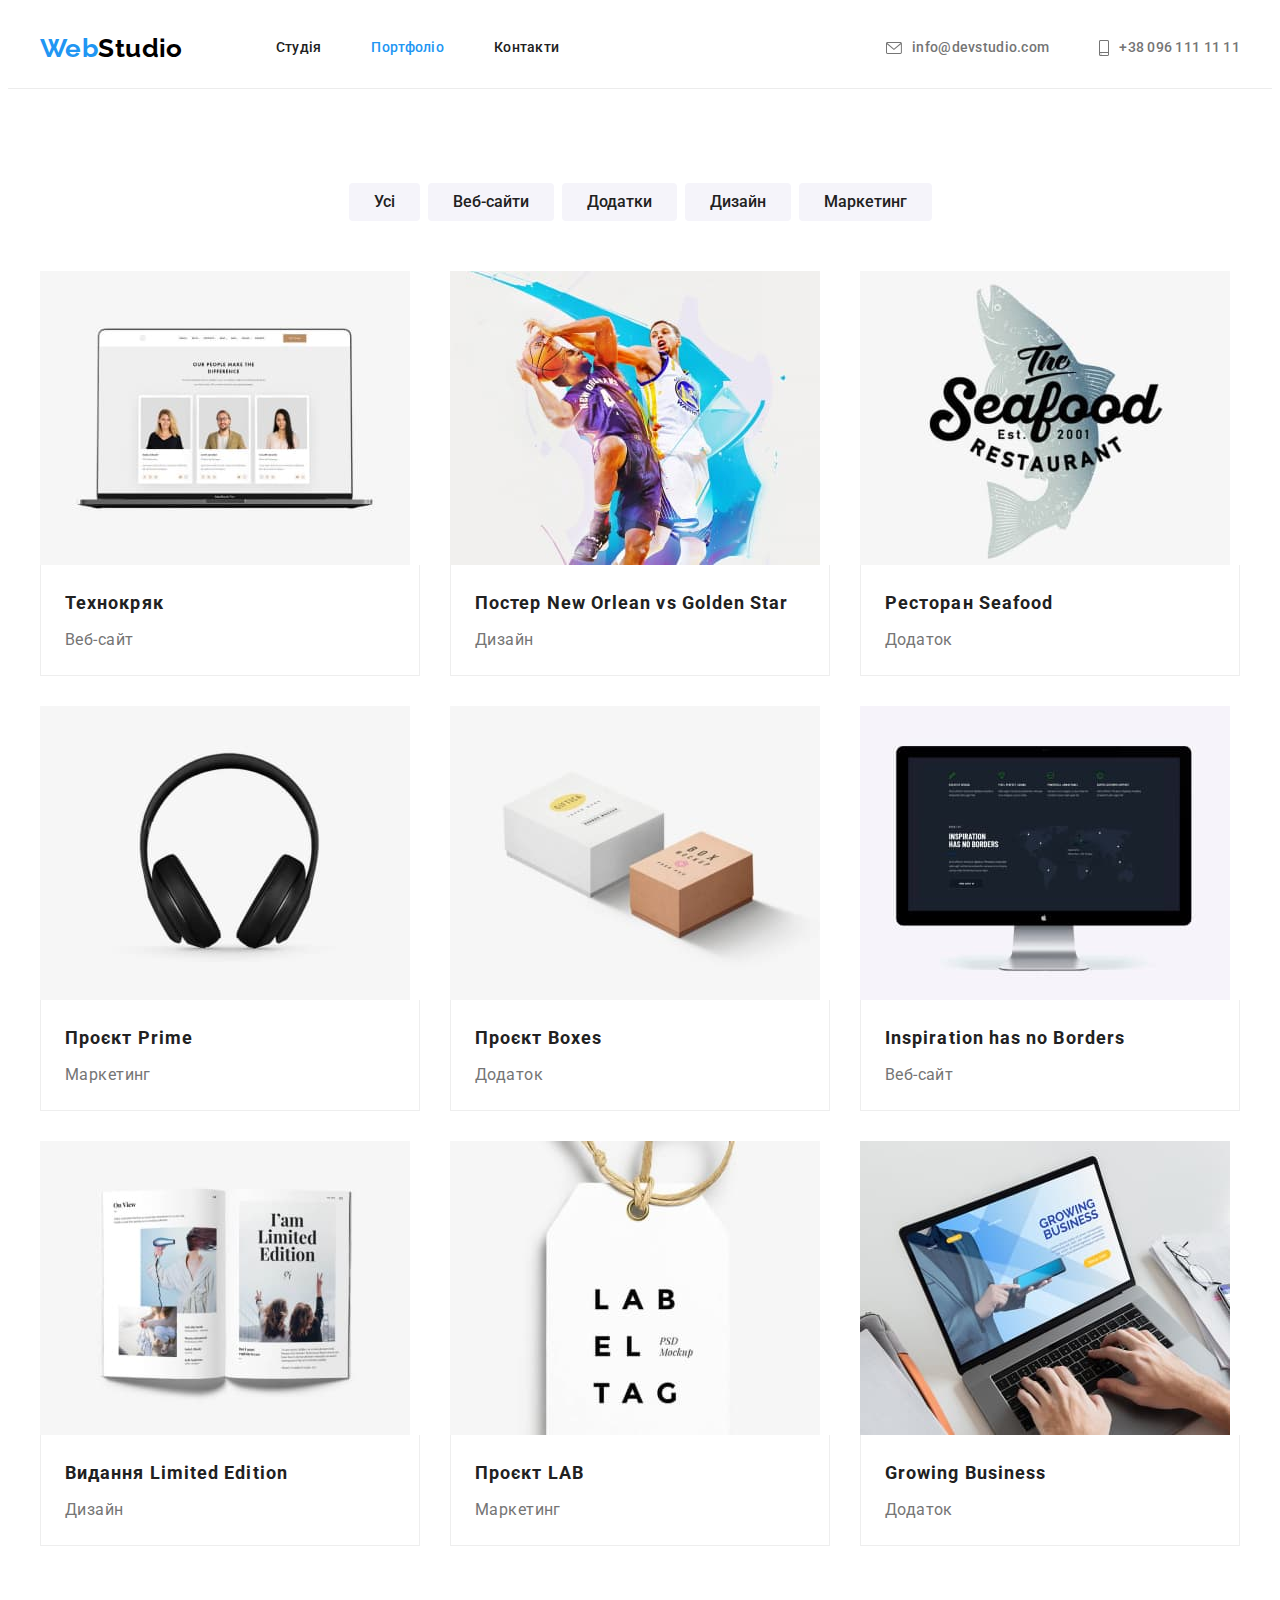
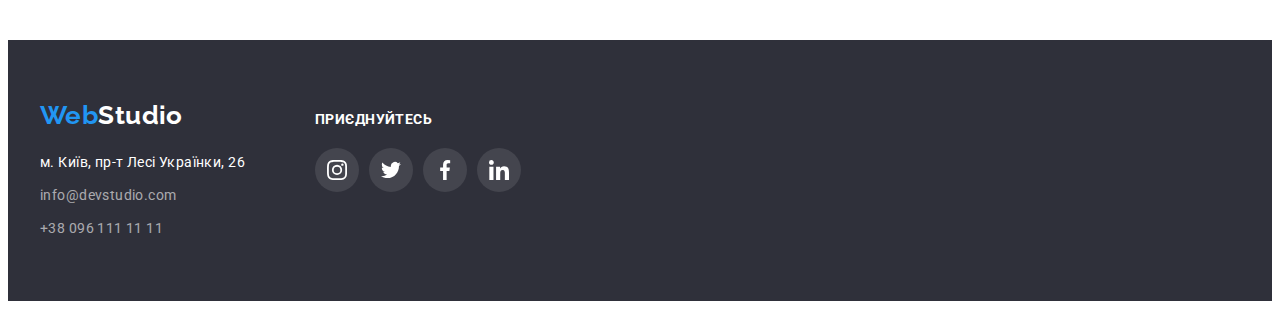
==== portfolio.html @ c3228a9e "hw4" ====
<!DOCTYPE html>
<html lang="uk">

<head>
    <meta charset="UTF-8">
    <meta http-equiv="X-UA-Compatible" content="IE=edge">
    <meta name="viewport" content="width=device-width, initial-scale=1.0">
    <title>Портфоліо</title>
    <link href="https://fonts.googleapis.com/css2?family=Raleway:wght@700&family=Roboto:wght@400;500;700;900&display=swap"
        rel="stylesheet">
    <link rel="stylesheet" href="https://cdnjs.cloudflare.com/ajax/libs/modern-normalize/1.1.0/modern-normalize.min.css"
        integrity="sha512-wpPYUAdjBVSE4KJnH1VR1HeZfpl1ub8YT/NKx4PuQ5NmX2tKuGu6U/JRp5y+Y8XG2tV+wKQpNHVUX03MfMFn9Q=="
        crossorigin="anonymous" referrerpolicy="no-referrer" />
    <link rel="stylesheet" href="./css/styles.css">
</head>

<body>

    <header>
        <div class="container logo-flex">
            <nav class="site-nav">
                <a href="./index.html" class="logo">
                    <span class="logo accent">Web</span>Studio
                </a>
                <ul class="nav-list style-list">
                    <li class="item"><a href="./index.html" class="list">Студія</a></li>
                    <li class="item"><a href="./portfolio.html" class="list current">Портфоліо</a></li>
                    <li class="item"><a href="" class="list">Контакти</a></li>
                </ul>
            </nav>
            <div class="contacts-flex">
                <ul class="header-contacts style-list">
                    <li class="item">
                        <a href="mailto:info@devstudio.com" class="list link-contacts"><svg width="16" height="12"
                                class="svg-contacts mail">
                                <use href="./images/sprite.svg#email"></use>
                            </svg>info@devstudio.com</a>
    
                    </li>
                    <li class="item">
                        <a href="tel:+380961111111" class="list link-contacts"><svg width="10" height="16"
                                class="svg-contacts tel">
                                <use href="./images/sprite.svg#smartphone"></use>
                            </svg>+38 096 111 11 11</a>
                    </li>
                </ul>
            </div>
        </div>
    </header>

    <main>
        <section class="section">
            <div class="container">
                <h1 class="visually-hidden">Портфоліо</h1>
                <ul class="filter-list style-list">
                    <li><button type="button" class="btn-list">Усі</button></li>
                    <li><button type="button" class="btn-list">Веб-сайти</button></li>
                    <li><button type="button" class="btn-list">Додатки</button></li>
                    <li><button type="button" class="btn-list">Дизайн</button></li>
                    <li><button type="button" class="btn-list btn-no-margin">Маркетинг</button></li>
                </ul>
                
                <ul class="projects style-list">
                    <li class="projects-card shadow">
                        <img src="./images/project1.jpg" alt="Ноутбук на екрані якого веб-сайт" width="370" class="img-space-no">
                        <div class="border-card">
                            <h2 class="project-title">Технокряк</h2>
                            <p class="type-project">Веб-сайт</p>
                        </div>
                    </li>
                    <li class="projects-card shadow">
                        <img src="./images/project2.jpg" alt="Два волейболіста з мячем" width="370" class="img-space-no">
                        <div class="border-card">
                            <h2 class="project-title">Постер New Orlean vs Golden Star</h2>
                            <p class="type-project">Дизайн</p>
                        </div>
                    </li>
                    <li class="projects-card shadow">
                        <img src="./images/project3.jpg" alt="Логотип ресторану в вигляді риби" width="370" class="img-space-no">
                        <div class="border-card">
                            <h2 class="project-title">Ресторан Seafood</h2>
                            <p class="type-project">Додаток</p>
                        </div>
                    </li>
                    <li class="projects-card shadow">
                        <img src="./images/project4.jpg" alt="Наушники" width="370" class="img-space-no">
                        <div class="border-card">
                            <h2 class="project-title">Проєкт Prime</h2>
                            <p class="type-project">Маркетинг</p>
                        </div>
                    </li>
                    <li class="projects-card shadow">
                        <img src="./images/project5.jpg" alt="Дві коробки" width="370" class="img-space-no">
                        <div class="border-card">
                            <h2 class="project-title">Проєкт Boxes</h2>
                            <p class="type-project">Додаток</p>
                        </div>
                    </li>
                    <li class="projects-card shadow">
                        <img src="./images/project6.jpg" alt="Комп'ютер Apple" width="370" class="img-space-no">
                        <div class="border-card">
                            <h2 lang="en" class="project-title">Inspiration has no Borders</h2>
                            <p class="type-project">Веб-сайт</p>
                        </div>
                    </li>
                    <li class="projects-card shadow">
                        <img src="./images/project7.jpg" alt="Розгорнутий журнал" width="370" class="img-space-no">
                        <div class="border-card">
                            <h2 class="project-title">Видання Limited Edition</h2>
                            <p class="type-project">Дизайн</p>
                        </div>
                    </li>
                    <li class="projects-card shadow">
                        <img src="./images/project8.jpg" alt="Етикетка з написом LAB EL TAG" width="370" class="img-space-no">
                        <div class="border-card">
                            <h2 class="project-title">Проєкт LAB</h2>
                            <p class="type-project">Маркетинг</p>
                        </div>
                    </li>
                    <li class="projects-card shadow">
                        <img src="./images/project9.jpg" alt="Людина працює за ноутбуком" width="370" class="img-space-no"> 
                        <div class="border-card">
                            <h2 lang="en" class="project-title">Growing Business</h2>
                            <p class="type-project">Додаток</p>
                        </div>
                    </li>
                </ul>
            </div>
        </section>
    </main>

    <footer class="footer">
        <div class="container cont-footer">
            <div class="footer-colum1">
                <a href="./index.html" class="logo footer">
                    <span class="logo accent">Web</span>Studio
                </a>
                <address>
                    <ul class="footer-list style-list">
                        <li class="footer-item"><a href="https://goo.gl/maps/CPtrU1FHBa2aNyZL9" target="_blank"
                                rel="noopener noreferrer nofollow" class="footer-map">м. Київ, пр-т Лесі Українки, 26</a>
                        </li>
                        <li class="footer-item"><a href="mailto:info@devstudio.com"
                                class="footer-mail">info@devstudio.com</a></li>
                        <li class="footer-item"><a href="tel:+380961111111" class="footer-tel">+38 096 111 11 11</a></li>
                    </ul>
                </address>
            </div>
            <div class="footer-colum2">
                <p class="footer-link-title">Приєднуйтесь</p>
                <ul class="social-net-flex style-list">
                    <li class="item">
                        <a href="#" class="link-social-net link-sn-footer">
                            <svg class="svg-social-net net-footer">
                                <use href="./images/sprite.svg#instagram"></use>
                            </svg>
                        </a>
                    </li>
                    <li class="item">
                        <a href="#" class="link-social-net link-sn-footer">
                            <svg class="svg-social-net net-footer">
                                <use href="./images/sprite.svg#twitter"></use>
                            </svg>
                        </a>
                    </li>
                    <li class="item">
                        <a href="#" class="link-social-net link-sn-footer">
                            <svg class="svg-social-net net-footer">
                                <use href="./images/sprite.svg#facebook"></use>
                            </svg>
                        </a>
                    </li>
                    <li class="item">
                        <a href="#" class="link-social-net link-sn-footer">
                            <svg class="svg-social-net net-footer">
                                <use href="./images/sprite.svg#linkedin"></use>
                            </svg>
                        </a>
                    </li>
                </ul>
            </div>
        </div>
    </footer>


</body>

</html>
---- css/styles.css ----
:root {
--primary-text-color: #757575;
--secondary-text-color: #212121;
--accent-color: #2196F3;
--primary-white-color: #FFFFFF;
--secondary-bgrc: #2F303A;
--third-bgr: #F5F4FA;
--border-header-color: #ECECEC;
--border-card-color: #EEEEEE;
--bgc-hero: #C4C4C4;
--btn-hero-active: #188CE8;
--link-color: #AFB1B8;
}


body {
    background-color: var(--primary-white-color);
    color: var(--primary-text-color);
    font-family: 'Roboto', sans-serif;
    font-size: 14px;
    letter-spacing: 0.03em;
}


.container {
    width: 1200px;
    padding-left: 15px;
    padding-right: 15px;
    margin: 0 auto;
}

.section {
    padding-top: 94px;
    padding-bottom: 94px;
}

.style-list {
    list-style-type: none;
    margin-top: 0;
    margin-bottom: 0;
    padding-left: 0;
}

.img-space-no {
    display: block;
}

/* Header */

header {
    border-bottom: 1px solid;
    border-bottom-color: var(--border-header-color);
}

.logo-flex,
.site-nav,
.nav-list,
.header-contacts {
    display: flex;
    align-items: center;
}


.logo {
    color: #000;
    text-decoration: none;
    font-family: 'Raleway';
    font-weight: 700;
    font-size: 26px;
    line-height: 1.19;
}

.logo.accent {
    color: var(--accent-color);
}

.nav-list {
    margin-left: 93px;
}

.nav-list .item + .item,
.header-contacts .item + .item {
    margin-left: 50px;
}

.nav-list .list {
    display: inline-block;
    padding-top: 32px;
    padding-bottom: 32px;

    color: var(--secondary-text-color);
    text-decoration: none;
    font-weight: 500;
    line-height: 1.14;
    letter-spacing: 0.02em;
}

.list.current {
    color: var(--accent-color);
}

.contacts-flex {
    margin-left: auto;
}

.header-contacts .list {
    padding-top: 32px;
    padding-bottom: 32px;
    display: flex;

    color: var(--primary-text-color);
    text-decoration: none;
    font-weight: 500;
    line-height: 1.14;
    letter-spacing: 0.02em;
    text-align: center
}

.svg-contacts {
    fill: currentColor;
    margin-right: 10px;
}

.link-contacts {
    display: flex;
    align-items: center;
}

.nav-list .list:hover,
.nav-list .list:focus,
.header-contacts .list:hover,
.header-contacts .list:focus {
    color: var(--accent-color);
}


/* Hero */
.overlay {
    height: 600px;
    max-width: 1600px;
    margin-left: auto;
    margin-right: auto;
    background-image: linear-gradient(
        to right,
        rgba(47, 48, 58, 0.4),
        rgba(47, 48, 58, 0.4)), 
        url(../images/herobg.jpg);
    background-size: cover;
    background-position: center;
    padding-top: 200px;
    padding-bottom: 200px;
    background-color: var(--bgc-hero);
}

.hero {
    text-align: center;
}


.hero-title {
    margin: 0 auto 30px auto;

    color: var(--primary-white-color);
    font-weight: 900;
    font-size: 44px;
    line-height: 1.36;
    letter-spacing: 0.06em;
    text-transform: uppercase;
    max-width: 696px;
}

.btn-hero {
    cursor: pointer;
    color: var(--primary-white-color);
    background-color: var(--accent-color);
    font-weight: 700;
    font-size: 16px;
    line-height: 1.88;
    letter-spacing: 0.06em;
    font-family: 'Roboto';
    border-radius: 4px;
    border: none;
    box-shadow: 0px 4px 4px rgba(0, 0, 0, 0.15);
    padding: 10px 32px;
}

.btn-hero:active {
    background-color: var(--btn-hero-active);
}

/* Benefits  and do (title)*/ 

.visually-hidden {
    position: absolute;
    white-space: nowrap;
    width: 1px;
    height: 1px;
    overflow: hidden;
    border: 0;
    padding: 0;
    clip: rect(0 0 0 0);
    clip-path: inset(50%);
    margin: -1px;
}

.benefits-list {
    display: flex;
}

.benefit-card {
    width: calc((100% - 90px)/4);
}

.benefit-card:not(:last-of-type) {
    margin-right: 30px;
}

.benefit-img {
    background-color: var(--third-bgr);
    border-radius: 4px;
    display: flex;
    align-items: center;
    justify-content: center;
    height: 120px;
}

.benefit-svg {
    display: block;
}

.benefits-list .title {
    margin-top: 30px;
    margin-bottom: 10px;

    color: var(--secondary-text-color);
    font-weight: 700;
    font-size: 14px;
    line-height: 1.14;
    text-transform: uppercase;
}

.benefits-descr {
    margin-top: 0;
    margin-bottom: 0;

    line-height: 1.71;
}

.section.padding-no {
    padding-bottom: 0;
}
/* What we do */

.work-list {
    display: flex;
    justify-content: space-between;
}

.work-title,
.team-title,
.clients-title {
    margin-top: 0;
    margin-bottom: 50px;
    text-align: center;

    color: var(--secondary-text-color);
    font-weight: 700;
    font-size: 36px;
    line-height: 1.17;
}


/* Team */
.team {
    background-color: var(--third-bgr);
}

.team-list {
    display: flex;
}

.team-card {
    text-align: center;
    width: 270px;

    box-shadow: 0px 1px 3px rgba(0, 0, 0, 0.12), 0px 1px 1px rgba(0, 0, 0, 0.14), 0px 2px 1px rgba(0, 0, 0, 0.2);
    border-radius: 0px 0px 4px 4px;
    background-color: var(--primary-white-color);
    
}

.team-card:not(:last-of-type) {
    margin-right: 30px;
}

.team-box {
    padding-top: 30px;
    padding-bottom: 30px;
}

.member-name {
    margin-bottom: 10px;
    margin-top: 0;

    color: var(--secondary-text-color);
    font-weight: 500;
    font-size: 16px;
    line-height: 1.19;
}

.member-descr {
    margin-top: 0;
    margin-bottom: 16px;
    
    font-size: 16px;
    line-height: 1.19;
}

/* Social-links */

.link-social-net {
    display: flex;
    height: 44px;
    width: 44px;
    border-radius: 50%;
    align-items: center;
    justify-content: center;
    color: var(--link-color);
}


.svg-social-net.net-footer {
    fill: var(--primary-white-color);
}

.social-net-flex,
.social-net-flex .item {
    display: flex;
}

.team-box > .social-net-flex {
    justify-content: center;
}

.social-net-flex > .item + .item {
    margin-left: 10px;
}

.link-social-net.link-sn-footer {
    background-color: rgba(255, 255, 255, 0.1);
}

.svg-social-net {
    width: 20px;
    height: 20px;
    fill: currentColor;
}

.item .link-social-net:hover,
.item .link-social-net:focus {
    background-color: var(--accent-color);
    color: var(--primary-white-color);
}


/* Clients */

.clients-logo {
    display: flex;
    justify-content: center;

}


.svg-client {
    width: 106px;
    height: 60px;
    fill: currentColor;
}

.clients-logo > .item + .item {
    margin-left: 30px;
}

.link-client {
    border: 1px solid;
    border-color: var(--link-color);
    border-radius: 4px;
    display: flex;
    align-items: center;
    justify-content: center;
    height: 92px;
    width: 170px;
    color: var(--link-color);
}

.link-client:hover,
.link-client:focus {
    border-color: var(--accent-color);
    color: var(--accent-color);
}


/* Footer */

footer {
    background-color: var(--secondary-bgrc);
    padding-top: 60px;
    padding-bottom: 60px;
}


.logo.footer {
    margin-bottom: 20px;

    color: var(--primary-white-color);
    display: inline-block;
}


.footer-map {
    color: var(--primary-white-color);
    text-decoration: none;
    font-style: normal;
    display: inline-block;
    line-height: 1.71;
}

.footer-list .footer-item + .footer-item {
    margin-top: 9px;
}

.footer-mail,
.footer-tel {
    display: inline-block;

   color: rgba(255, 255, 255, 0.6);
   text-decoration: none;
   font-style: normal;
   line-height: 1.71;
}

.footer-map:hover,
.footer-map:focus,
.footer-mail:hover,
.footer-mail:focus,
.footer-tel:hover,
.footer-tel:focus {
    color: var(--accent-color);
}

.footer-link-title {
    margin-top: 12px;
    margin-bottom: 20px;
    text-transform: uppercase;
    color: var(--primary-white-color);
    font-weight: 700;
    line-height: 1.14;
}

.cont-footer {
    display: flex;
}

.footer-colum2 {
    margin-left: 70px;
}

/* Portfolio-filter */

.filter-list {
    display: flex;
    justify-content: center;
    margin-bottom: 50px;
}

.filter-list .btn-list {
    margin-right: 8px;
}

.filter-list .btn-no-margin.btn-list {
    margin-right: 0;
}

.filter-list .btn-list {
    padding: 6px 25px;
    color: var(--secondary-text-color);
    background-color: var(--third-bgr);
    border: none;
    cursor: pointer;
    font-family: 'Roboto';
    font-weight: 500;
    font-size: 16px;
    line-height: 1.62;
    border-radius: 4px;
}

.filter-list .btn-list:hover,
.filter-list .btn-list:focus {
    color: var(--primary-white-color);
    background-color: var(--accent-color);
    box-shadow: 0px 3px 1px rgba(0, 0, 0, 0.1), 0px 1px 2px rgba(0, 0, 0, 0.08), 0px 2px 2px rgba(0, 0, 0, 0.12);
}

/* Portfolio-projects */

.projects {
    display: flex;
    flex-wrap: wrap;
}

.projects-card {
    width: calc((100% - 60px)/3);
}

.projects-card.shadow:hover {
    box-shadow: 0px 1px 1px rgba(0, 0, 0, 0.12), 0px 4px 4px rgba(0, 0, 0, 0.06), 1px 4px 6px rgba(0, 0, 0, 0.16);
}

.border-card {
    padding: 20px 24px;
    border-bottom: 1px solid;
    border-left: 1px solid;
    border-right: 1px solid;
    border-color: var(--border-card-color);
}

.projects-card:not(:nth-child(3n)) {
    margin-right: 30px;
}

.projects-card:not(:nth-last-child(-n + 3)) {
    margin-bottom: 30px;
}

.project-title {
    margin-bottom: 4px;
    margin-top: 0;

    color: var(--secondary-text-color);
    font-weight: 700;
    font-size: 18px;
    line-height: 2;
    letter-spacing: 0.06em;
}

.type-project {
    margin-top: 0;
    margin-bottom: 0;

    font-size: 16px;
    line-height: 1.88;
}
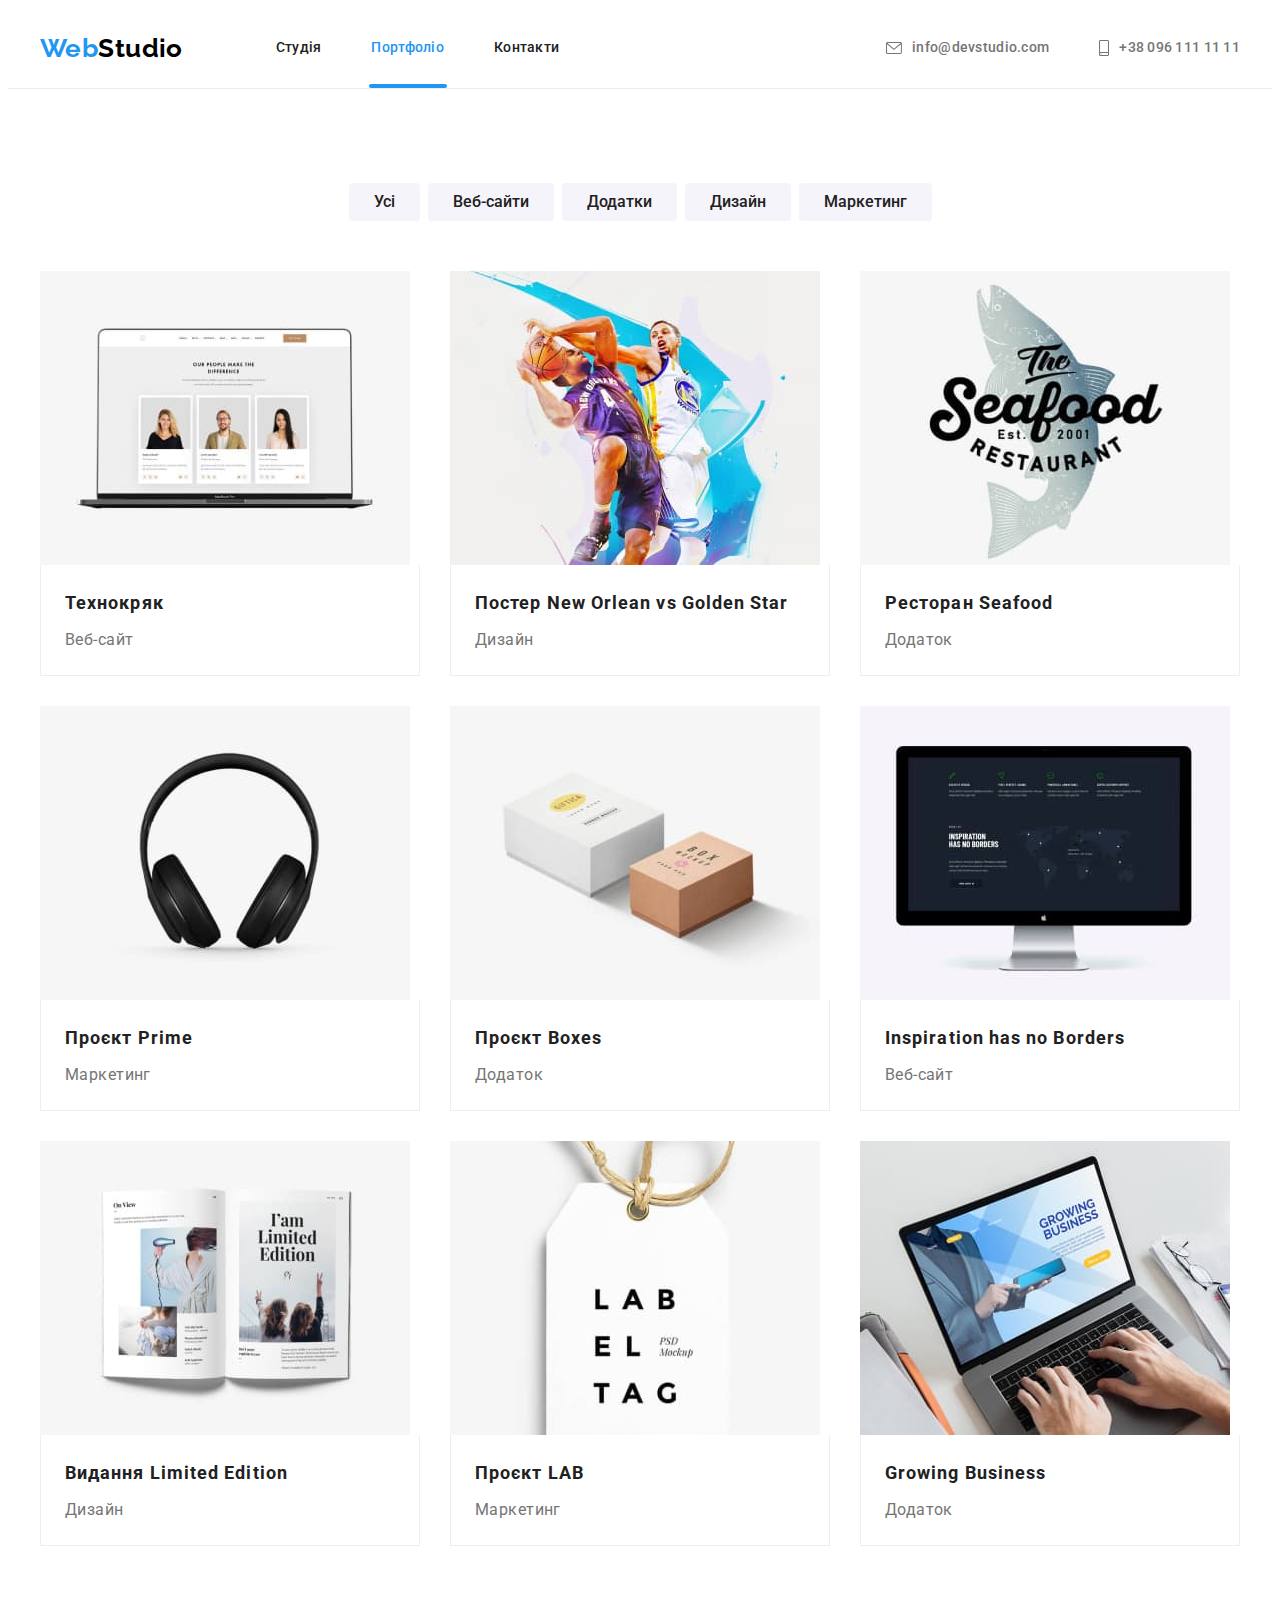
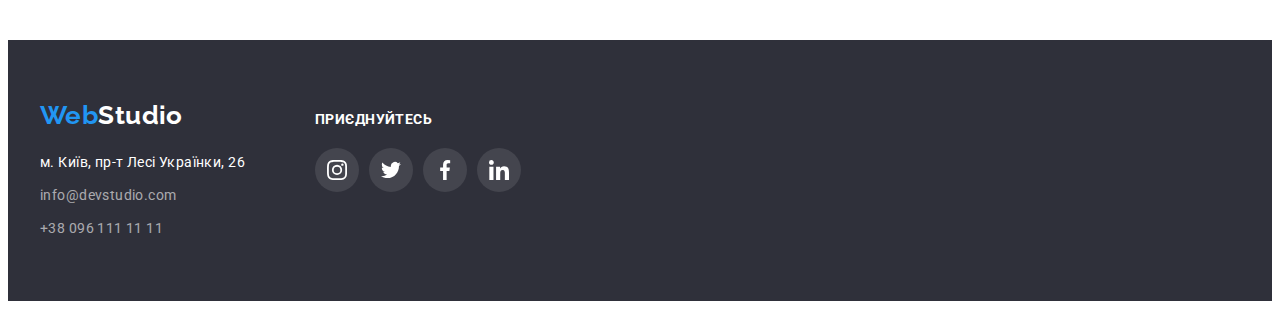
==== commit cbb0e29f: "try" ====
--- a/portfolio.html
+++ b/portfolio.html
@@ -24,7 +24,7 @@
                 </a>
                 <ul class="nav-list style-list">
                     <li class="item"><a href="./index.html" class="list">Студія</a></li>
-                    <li class="item"><a href="./portfolio.html" class="list current">Портфоліо</a></li>
+                    <li class="item"><a href="./portfolio.html" class="list current second">Портфоліо</a></li>
                     <li class="item"><a href="" class="list">Контакти</a></li>
                 </ul>
             </nav>
@@ -62,63 +62,124 @@
                 
                 <ul class="projects style-list">
                     <li class="projects-card shadow">
-                        <img src="./images/project1.jpg" alt="Ноутбук на екрані якого веб-сайт" width="370" class="img-space-no">
+                        <div class="portfolio-thumb">
+                            <div class="portfolio-overlay">
+                                <p class="portfolio-desc">Ресурс пропонує комплексні пропозиції з різним рівнем функціоналу та сервісів. Все це дозволить відвідувачу отримати
+                                вичерпні відомості про компанію чи приватну особу.</p>
+                            </div>
+                            <img src="./images/project1.jpg" alt="Ноутбук на екрані якого веб-сайт" width="370" class="img-space-no">
+                        </div>
                         <div class="border-card">
                             <h2 class="project-title">Технокряк</h2>
                             <p class="type-project">Веб-сайт</p>
                         </div>
                     </li>
                     <li class="projects-card shadow">
-                        <img src="./images/project2.jpg" alt="Два волейболіста з мячем" width="370" class="img-space-no">
+                        <div class="portfolio-thumb">
+                            <div class="portfolio-overlay">
+                                <p class="portfolio-desc">Ресурс пропонує комплексні пропозиції з різним рівнем функціоналу та сервісів. Все це дозволить відвідувачу отримати вичерпні відомості про компанію чи приватну особу.
+                                </p>
+                            </div>
+                            <img src="./images/project2.jpg" alt="Два волейболіста з мячем" width="370" class="img-space-no">
+                        </div>
                         <div class="border-card">
                             <h2 class="project-title">Постер New Orlean vs Golden Star</h2>
                             <p class="type-project">Дизайн</p>
                         </div>
                     </li>
                     <li class="projects-card shadow">
-                        <img src="./images/project3.jpg" alt="Логотип ресторану в вигляді риби" width="370" class="img-space-no">
+                        <div class="portfolio-thumb">
+                            <div class="portfolio-overlay">
+                                <p class="portfolio-desc">Ресурс пропонує комплексні пропозиції з різним рівнем функціоналу та сервісів. Все це
+                                    дозволить відвідувачу отримати вичерпні відомості про компанію чи приватну особу.
+                                </p>
+                            </div>
+                            <img src="./images/project3.jpg" alt="Логотип ресторану в вигляді риби" width="370" class="img-space-no">
+                        </div>
                         <div class="border-card">
                             <h2 class="project-title">Ресторан Seafood</h2>
                             <p class="type-project">Додаток</p>
                         </div>
                     </li>
                     <li class="projects-card shadow">
-                        <img src="./images/project4.jpg" alt="Наушники" width="370" class="img-space-no">
+                        <div class="portfolio-thumb">
+                            <div class="portfolio-overlay">
+                                <p class="portfolio-desc">Ресурс пропонує комплексні пропозиції з різним рівнем функціоналу та сервісів. Все це
+                                    дозволить відвідувачу отримати вичерпні відомості про компанію чи приватну особу.
+                                </p>
+                            </div>
+                            <img src="./images/project4.jpg" alt="Наушники" width="370" class="img-space-no">
+                        </div>
                         <div class="border-card">
                             <h2 class="project-title">Проєкт Prime</h2>
                             <p class="type-project">Маркетинг</p>
                         </div>
                     </li>
                     <li class="projects-card shadow">
-                        <img src="./images/project5.jpg" alt="Дві коробки" width="370" class="img-space-no">
+                        <div class="portfolio-thumb">
+                            <div class="portfolio-overlay">
+                                <p class="portfolio-desc">Ресурс пропонує комплексні пропозиції з різним рівнем функціоналу та сервісів. Все це
+                                    дозволить відвідувачу отримати вичерпні відомості про компанію чи приватну особу.
+                                </p>
+                            </div>
+                            <img src="./images/project5.jpg" alt="Дві коробки" width="370" class="img-space-no">
+                        </div>
                         <div class="border-card">
                             <h2 class="project-title">Проєкт Boxes</h2>
                             <p class="type-project">Додаток</p>
                         </div>
                     </li>
                     <li class="projects-card shadow">
-                        <img src="./images/project6.jpg" alt="Комп'ютер Apple" width="370" class="img-space-no">
+                        <div class="portfolio-thumb">
+                            <div class="portfolio-overlay">
+                                <p class="portfolio-desc">Ресурс пропонує комплексні пропозиції з різним рівнем функціоналу та сервісів. Все це
+                                    дозволить відвідувачу отримати вичерпні відомості про компанію чи приватну особу.
+                                </p>
+                            </div>
+                            <img src="./images/project6.jpg" alt="Комп'ютер Apple" width="370" class="img-space-no">
+                        </div>
                         <div class="border-card">
                             <h2 lang="en" class="project-title">Inspiration has no Borders</h2>
                             <p class="type-project">Веб-сайт</p>
                         </div>
                     </li>
                     <li class="projects-card shadow">
-                        <img src="./images/project7.jpg" alt="Розгорнутий журнал" width="370" class="img-space-no">
+                        <div class="portfolio-thumb">
+                            <div class="portfolio-overlay">
+                                <p class="portfolio-desc">Ресурс пропонує комплексні пропозиції з різним рівнем функціоналу та сервісів. Все це
+                                    дозволить відвідувачу отримати вичерпні відомості про компанію чи приватну особу.
+                                </p>
+                            </div>
+                            <img src="./images/project7.jpg" alt="Розгорнутий журнал" width="370" class="img-space-no">
+                        </div>
                         <div class="border-card">
                             <h2 class="project-title">Видання Limited Edition</h2>
                             <p class="type-project">Дизайн</p>
                         </div>
                     </li>
                     <li class="projects-card shadow">
-                        <img src="./images/project8.jpg" alt="Етикетка з написом LAB EL TAG" width="370" class="img-space-no">
+                        <div class="portfolio-thumb">
+                            <div class="portfolio-overlay">
+                                <p class="portfolio-desc">Ресурс пропонує комплексні пропозиції з різним рівнем функціоналу та сервісів. Все це
+                                    дозволить відвідувачу отримати вичерпні відомості про компанію чи приватну особу.
+                                </p>
+                            </div>
+                            <img src="./images/project8.jpg" alt="Етикетка з написом LAB EL TAG" width="370" class="img-space-no">
+                        </div>
                         <div class="border-card">
                             <h2 class="project-title">Проєкт LAB</h2>
                             <p class="type-project">Маркетинг</p>
                         </div>
                     </li>
                     <li class="projects-card shadow">
-                        <img src="./images/project9.jpg" alt="Людина працює за ноутбуком" width="370" class="img-space-no"> 
+                        <div class="portfolio-thumb">
+                            <div class="portfolio-overlay">
+                                <p class="portfolio-desc">Ресурс пропонує комплексні пропозиції з різним рівнем функціоналу та сервісів. Все це
+                                    дозволить відвідувачу отримати вичерпні відомості про компанію чи приватну особу.
+                                </p>
+                            </div>
+                            <img src="./images/project9.jpg" alt="Людина працює за ноутбуком" width="370" class="img-space-no"> 
+                        </div>
                         <div class="border-card">
                             <h2 lang="en" class="project-title">Growing Business</h2>
                             <p class="type-project">Додаток</p>
--- a/css/styles.css
+++ b/css/styles.css
@@ -93,11 +93,40 @@
     font-weight: 500;
     line-height: 1.14;
     letter-spacing: 0.02em;
+    transition: color 250ms cubic-bezier(0.4, 0, 0.2, 1);
 }
 
 .list.current {
     color: var(--accent-color);
-}
+    align-items: center;
+}
+
+.nav-list .item {
+    position: relative;
+}
+
+.list.current::after {
+    position: absolute;
+    bottom: 0;
+    left: 50%;
+    transform: translate(-50%);
+
+    content: "";
+    display: block;
+    height: 4px;
+    background-color: var(--accent-color);
+    border-radius: 2px; 
+}
+
+.list.current.first::after {
+    width: 48px;
+}
+
+.list.current.second::after {
+    width: 78px;
+}
+
+
 
 .contacts-flex {
     margin-left: auto;
@@ -113,7 +142,8 @@
     font-weight: 500;
     line-height: 1.14;
     letter-spacing: 0.02em;
-    text-align: center
+    text-align: center;
+    transition: color 250ms cubic-bezier(0.4, 0, 0.2, 1);
 }
 
 .svg-contacts {
@@ -182,9 +212,11 @@
     border: none;
     box-shadow: 0px 4px 4px rgba(0, 0, 0, 0.15);
     padding: 10px 32px;
-}
-
-.btn-hero:active {
+    transition: background-color 250ms cubic-bezier(0.4, 0, 0.2, 1);
+}
+
+.btn-hero:active,
+.btn-hero:hover {
     background-color: var(--btn-hero-active);
 }
 
@@ -268,7 +300,35 @@
     font-size: 36px;
     line-height: 1.17;
 }
-
+.work-thumb {
+    position: relative;
+}
+
+.work-thumb::before {
+    position: absolute;
+    bottom: 0;
+    left: 0;
+    display: inline-block;
+    content: "";
+    width: 100%;
+    height: 70px;
+    background: rgba(47, 48, 58, 0.8);
+}
+
+.work-descr {
+    position: absolute;
+    bottom: 27px;
+    left: 50%;
+    transform: translate(-50%, 0);
+    margin: 0;
+    max-width: 19x;
+
+    text-transform: uppercase;
+    font-weight: 700;
+    font-size: 14px;
+    line-height: 1.14;
+    color: var(--primary-white-color);
+}
 
 /* Team */
 .team {
@@ -326,6 +386,7 @@
     align-items: center;
     justify-content: center;
     color: var(--link-color);
+    transition: color 250ms cubic-bezier(0.4, 0, 0.2, 1), background-color 250ms cubic-bezier(0.4, 0, 0.2, 1);;
 }
 
 
@@ -392,6 +453,7 @@
     height: 92px;
     width: 170px;
     color: var(--link-color);
+    transition: color 250ms cubic-bezier(0.4, 0, 0.2, 1), border-color 250ms cubic-bezier(0.4, 0, 0.2, 1);;
 }
 
 .link-client:hover,
@@ -424,6 +486,7 @@
     font-style: normal;
     display: inline-block;
     line-height: 1.71;
+    transition: color 250ms cubic-bezier(0.4, 0, 0.2, 1);
 }
 
 .footer-list .footer-item + .footer-item {
@@ -438,6 +501,7 @@
    text-decoration: none;
    font-style: normal;
    line-height: 1.71;
+    transition: color 250ms cubic-bezier(0.4, 0, 0.2, 1);
 }
 
 .footer-map:hover,
@@ -493,6 +557,7 @@
     font-size: 16px;
     line-height: 1.62;
     border-radius: 4px;
+    transition: color 250ms cubic-bezier(0.4, 0, 0.2, 1), background-color 250ms cubic-bezier(0.4, 0, 0.2, 1);
 }
 
 .filter-list .btn-list:hover,
@@ -552,4 +617,82 @@
     line-height: 1.88;
 }
 
-
+.portfolio-thumb {
+    position: relative;
+    overflow: hidden;
+}
+
+.portfolio-desc {
+    position: absolute;
+    top: 50%;
+    left: 50%;
+    transform: translate(-50%, -50%);
+    margin: 0;
+    width: 322px;
+
+    font-weight: 400;
+    font-size: 18px;
+    line-height: 1.56;
+    color: var(--primary-white-color);
+}
+
+.portfolio-overlay {
+    position: absolute;
+    top: 0;
+    left: 0;
+    width: 100%;
+    height: 100%;
+    background-color: rgba(33, 150, 243, 0.9);
+    transform: translateY(295px);
+    transition: transform 250ms cubic-bezier(0.4, 0, 0.2, 1)
+}
+
+.projects-card:hover .portfolio-overlay{
+    transform: translateY(0);
+}
+
+/* Modal */
+.backdrop {
+    position: fixed;
+    left: 0;
+    top: 0;
+    width: 100%;
+    height: 100%;
+    background-color: rgba(0, 0, 0, 0.2);
+    opacity: 1;
+}
+
+.backdrop.is-hidden {
+    pointer-events: none;
+    opacity: 0; 
+    visibility: hidden;
+}
+
+.backdrop.is-hidden .modal {
+    transform: translate(-50%, -50%) scale(0.8);
+}
+
+.modal {
+    position: absolute;
+    top: 50%;
+    left: 50%;
+    transform: translate(-50%, -50%) scale(1);
+
+    width: 528px;
+    height: 581px;
+    background-color: var(--primary-white-color);
+    border-radius: 4px;
+
+    transition: transform 250ms cubic-bezier(0.4, 0, 0.2, 1);
+}
+
+.close-btn {
+    position: absolute;
+    top: 8px;
+    right: 8px;
+    border: none;
+    margin: 0;
+    padding: 0;
+    background-color: var(--primary-white-color);
+    cursor: pointer;
+}